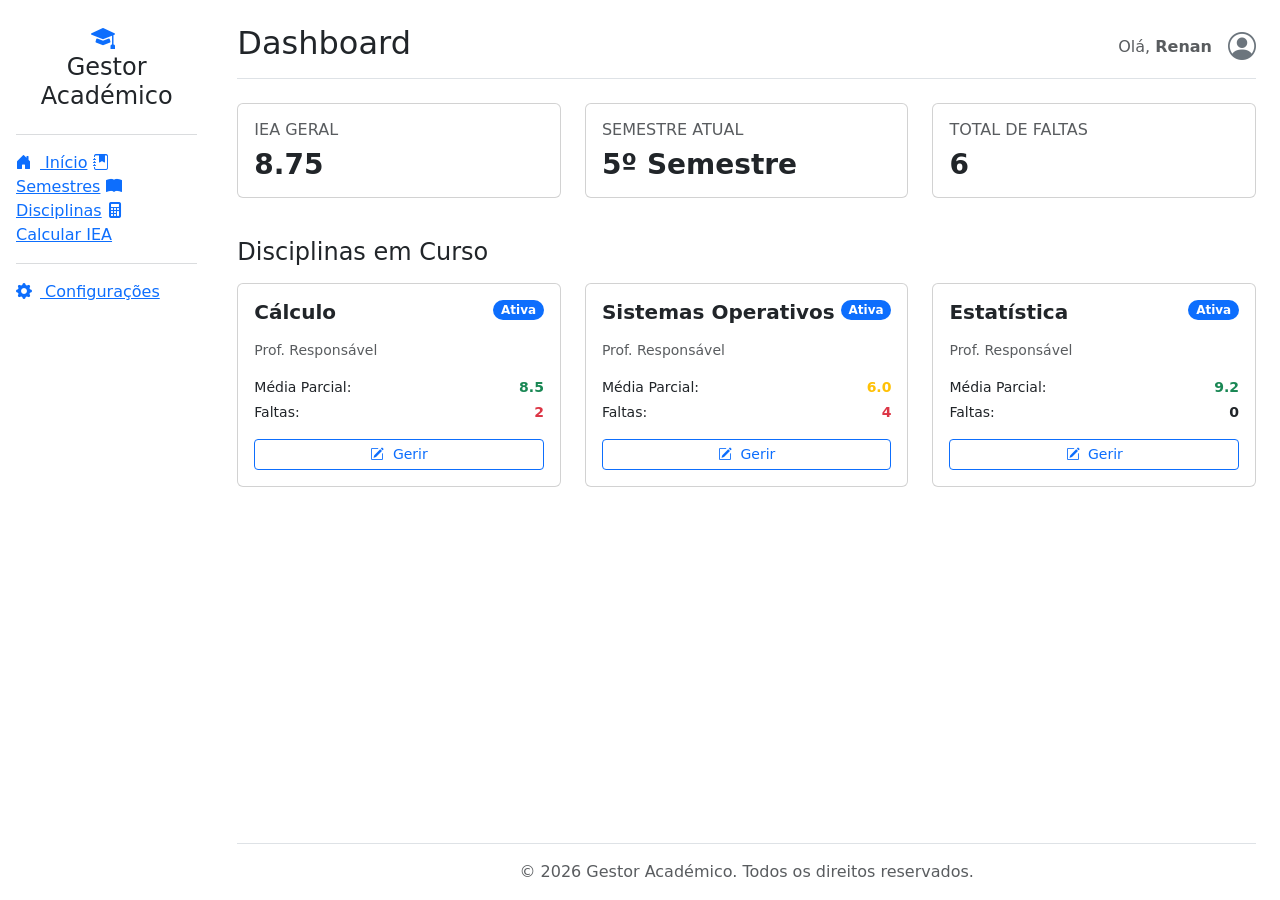
==== index.html @ 631bbc6e "Interface inicial adicionada" ====
<!DOCTYPE html>
<html lang="pt-PT">
<head>
    <meta charset="UTF-8">
    <meta name="viewport" content="width=device-width, initial-scale=1.0">
    <title>Gestor Académico</title>
    
    <link href="https://cdn.jsdelivr.net/npm/bootstrap@5.3.0/dist/css/bootstrap.min.css" rel="stylesheet">
    <link rel="stylesheet" href="https://cdn.jsdelivr.net/npm/bootstrap-icons@1.10.5/font/bootstrap-icons.css">
    
    <link rel="stylesheet" href="style.css">
</head>
<body>

    <div class="container-fluid">
        <div class="row">
            
            <nav class="col-md-2 d-none d-md-block sidebar p-3 d-flex flex-column">
                <h4 class="text-center mb-4 mt-2">
                    <i class="bi bi-mortarboard-fill me-2 text-primary"></i><br>
                    Gestor Académico
                </h4>
                <hr class="text-secondary">
                <a href="#" class="active"><i class="bi bi-house-door-fill me-2"></i> Início</a>
                <a href="#"><i class="bi bi-journal-bookmark-fill me-2"></i> Semestres</a>
                <a href="#"><i class="bi bi-book-fill me-2"></i> Disciplinas</a>
                <a href="#"><i class="bi bi-calculator-fill me-2"></i> Calcular IEA</a>
                
                <div class="mt-auto">
                    <hr class="text-secondary">
                    <a href="#"><i class="bi bi-gear-fill me-2"></i> Configurações</a>
                </div>
            </nav>

            <div class="col-md-10 ms-sm-auto col-lg-10 px-md-4 d-flex flex-column min-vh-100">
                
                <header class="d-flex justify-content-between flex-wrap flex-md-nowrap align-items-center pb-2 mb-4 pt-4 border-bottom">
                    <h1 class="h2">Dashboard</h1>
                    <div class="d-flex align-items-center">
                        <span class="me-3 text-muted">Olá, <strong>Renan</strong></span>
                        <i class="bi bi-person-circle fs-3 text-secondary"></i>
                    </div>
                </header>

                <main class="flex-grow-1">
                    
                    <div class="row mb-4">
                        <div class="col-md-4 mb-3">
                            <div class="card card-custom border-left-primary h-100">
                                <div class="card-body">
                                    <h6 class="text-muted text-uppercase mb-2">IEA Geral</h6>
                                    <h3 class="mb-0 fw-bold text-dark">8.75</h3>
                                </div>
                            </div>
                        </div>
                        <div class="col-md-4 mb-3">
                            <div class="card card-custom border-left-success h-100">
                                <div class="card-body">
                                    <h6 class="text-muted text-uppercase mb-2">Semestre Atual</h6>
                                    <h3 class="mb-0 fw-bold text-dark">5º Semestre</h3>
                                </div>
                            </div>
                        </div>
                        <div class="col-md-4 mb-3">
                            <div class="card card-custom border-left-danger h-100">
                                <div class="card-body">
                                    <h6 class="text-muted text-uppercase mb-2">Total de Faltas</h6>
                                    <h3 class="mb-0 fw-bold text-dark">6</h3>
                                </div>
                            </div>
                        </div>
                    </div>

                    <h4 class="mb-3">Disciplinas em Curso</h4>
                    <div class="row">
                        
                        <div class="col-md-4 mb-4">
                            <div class="card card-custom h-100">
                                <div class="card-body d-flex flex-column">
                                    <div class="d-flex justify-content-between align-items-start mb-2">
                                        <h5 class="card-title fw-bold">Cálculo</h5>
                                        <span class="badge bg-primary rounded-pill">Ativa</span>
                                    </div>
                                    <p class="card-text text-muted small mb-3">Prof. Responsável</p>
                                    <div class="mt-auto">
                                        <div class="d-flex justify-content-between mb-1 small">
                                            <span>Média Parcial:</span>
                                            <span class="text-success fw-bold">8.5</span>
                                        </div>
                                        <div class="d-flex justify-content-between mb-3 small">
                                            <span>Faltas:</span>
                                            <span class="text-danger fw-bold">2</span>
                                        </div>
                                        <button class="btn btn-outline-primary btn-sm w-100"><i class="bi bi-pencil-square me-1"></i> Gerir</button>
                                    </div>
                                </div>
                            </div>
                        </div>

                        <div class="col-md-4 mb-4">
                            <div class="card card-custom h-100">
                                <div class="card-body d-flex flex-column">
                                    <div class="d-flex justify-content-between align-items-start mb-2">
                                        <h5 class="card-title fw-bold">Sistemas Operativos</h5>
                                        <span class="badge bg-primary rounded-pill">Ativa</span>
                                    </div>
                                    <p class="card-text text-muted small mb-3">Prof. Responsável</p>
                                    <div class="mt-auto">
                                        <div class="d-flex justify-content-between mb-1 small">
                                            <span>Média Parcial:</span>
                                            <span class="text-warning fw-bold">6.0</span>
                                        </div>
                                        <div class="d-flex justify-content-between mb-3 small">
                                            <span>Faltas:</span>
                                            <span class="text-danger fw-bold">4</span>
                                        </div>
                                        <button class="btn btn-outline-primary btn-sm w-100"><i class="bi bi-pencil-square me-1"></i> Gerir</button>
                                    </div>
                                </div>
                            </div>
                        </div>

                        <div class="col-md-4 mb-4">
                            <div class="card card-custom h-100">
                                <div class="card-body d-flex flex-column">
                                    <div class="d-flex justify-content-between align-items-start mb-2">
                                        <h5 class="card-title fw-bold">Estatística</h5>
                                        <span class="badge bg-primary rounded-pill">Ativa</span>
                                    </div>
                                    <p class="card-text text-muted small mb-3">Prof. Responsável</p>
                                    <div class="mt-auto">
                                        <div class="d-flex justify-content-between mb-1 small">
                                            <span>Média Parcial:</span>
                                            <span class="text-success fw-bold">9.2</span>
                                        </div>
                                        <div class="d-flex justify-content-between mb-3 small">
                                            <span>Faltas:</span>
                                            <span class="text-dark fw-bold">0</span>
                                        </div>
                                        <button class="btn btn-outline-primary btn-sm w-100"><i class="bi bi-pencil-square me-1"></i> Gerir</button>
                                    </div>
                                </div>
                            </div>
                        </div>

                    </div>
                </main>

                <footer class="text-center py-3 text-muted border-top mt-auto">
                    <p class="mb-0">&copy; 2026 Gestor Académico. Todos os direitos reservados.</p>
                </footer>

            </div>
        </div>
    </div>

    <script src="https://cdn.jsdelivr.net/npm/bootstrap@5.3.0/dist/js/bootstrap.bundle.min.js"></script>
</body>
</html>
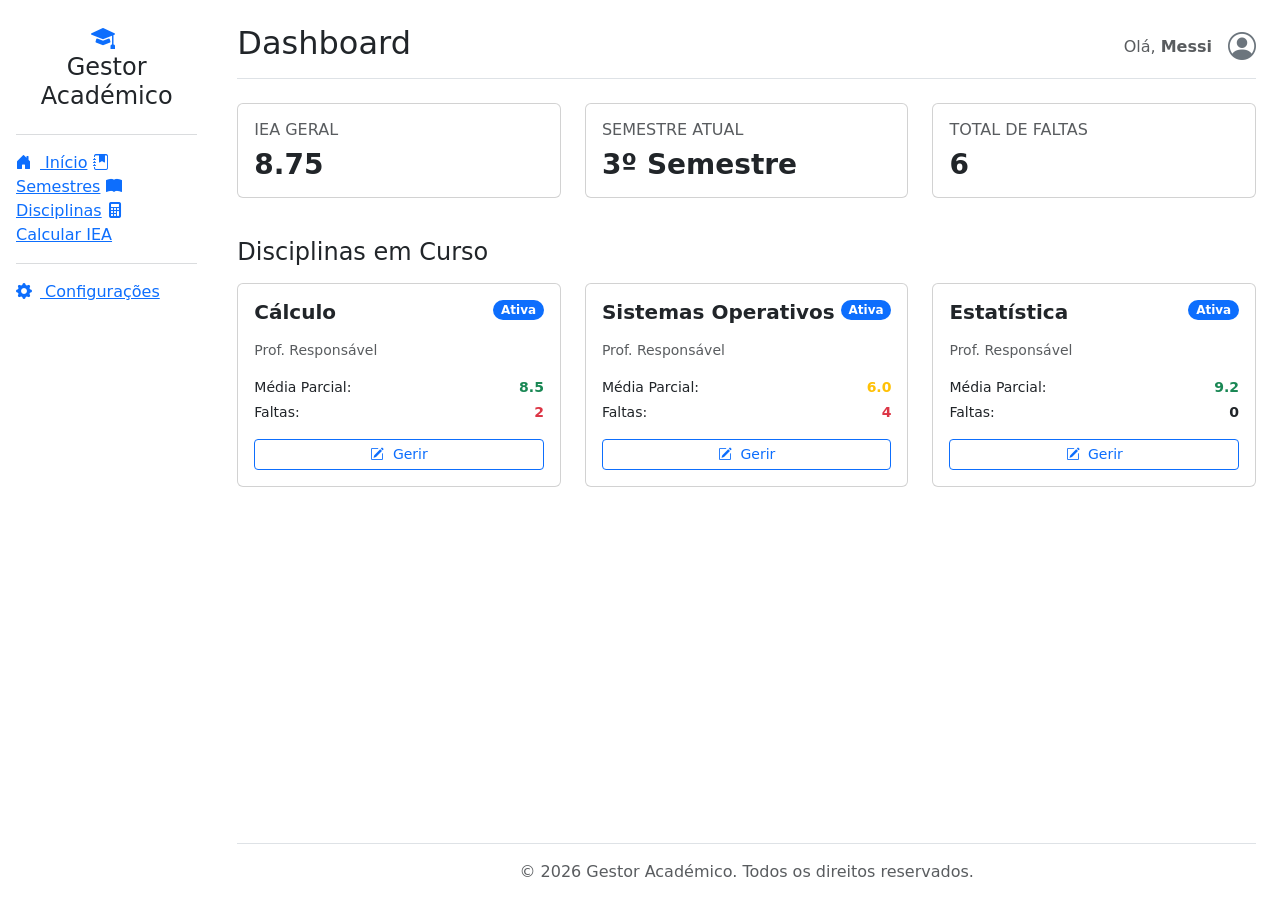
==== commit dd2a58ef: "Update index.html" ====
--- a/index.html
+++ b/index.html
@@ -37,7 +37,7 @@
                 <header class="d-flex justify-content-between flex-wrap flex-md-nowrap align-items-center pb-2 mb-4 pt-4 border-bottom">
                     <h1 class="h2">Dashboard</h1>
                     <div class="d-flex align-items-center">
-                        <span class="me-3 text-muted">Olá, <strong>Renan</strong></span>
+                        <span class="me-3 text-muted">Olá, <strong>Messi</strong></span>
                         <i class="bi bi-person-circle fs-3 text-secondary"></i>
                     </div>
                 </header>
@@ -57,7 +57,7 @@
                             <div class="card card-custom border-left-success h-100">
                                 <div class="card-body">
                                     <h6 class="text-muted text-uppercase mb-2">Semestre Atual</h6>
-                                    <h3 class="mb-0 fw-bold text-dark">5º Semestre</h3>
+                                    <h3 class="mb-0 fw-bold text-dark">3º Semestre</h3>
                                 </div>
                             </div>
                         </div>
@@ -156,4 +156,4 @@
 
     <script src="https://cdn.jsdelivr.net/npm/bootstrap@5.3.0/dist/js/bootstrap.bundle.min.js"></script>
 </body>
-</html>+</html>
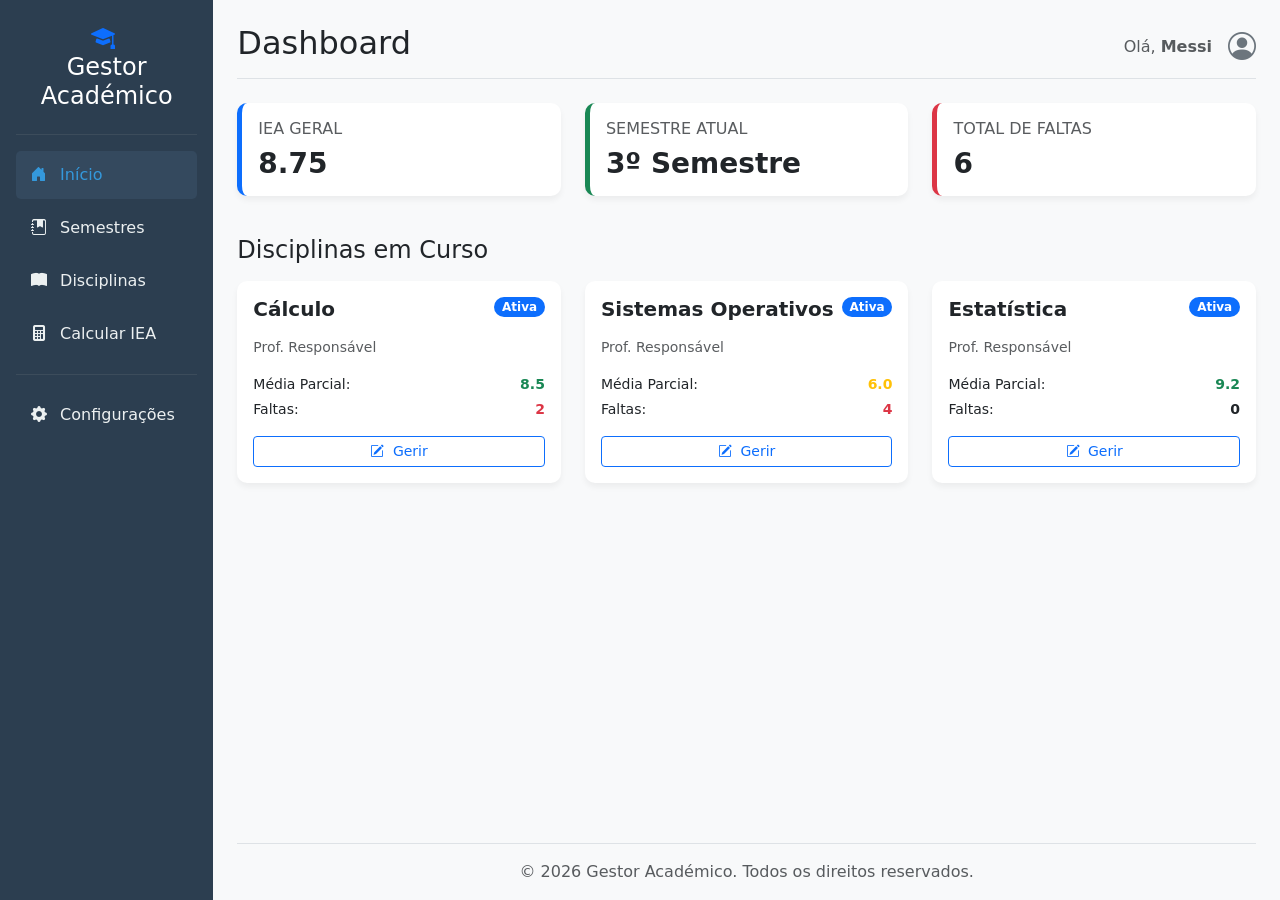
==== commit 45236dcf: "Atualizando interface agora com css" ====
--- a/index.html
+++ b/index.html
@@ -8,7 +8,7 @@
     <link href="https://cdn.jsdelivr.net/npm/bootstrap@5.3.0/dist/css/bootstrap.min.css" rel="stylesheet">
     <link rel="stylesheet" href="https://cdn.jsdelivr.net/npm/bootstrap-icons@1.10.5/font/bootstrap-icons.css">
     
-    <link rel="stylesheet" href="style.css">
+    <link rel="stylesheet" href="static/css/style.css">
 </head>
 <body>
 
--- a/static/css/style.css
+++ b/static/css/style.css
@@ -0,0 +1,46 @@
+/* Estilos globais e plano de fundo */
+body {
+    background-color: #f8f9fa;
+}
+
+/* Configuração do Menu Lateral (nav) */
+.sidebar {
+    height: 100vh;
+    background-color: #2c3e50;
+    color: white;
+    position: sticky;
+    top: 0;
+}
+
+.sidebar a {
+    color: #ecf0f1;
+    text-decoration: none;
+    padding: 12px 15px;
+    display: block;
+    border-radius: 5px;
+    margin-bottom: 5px;
+    transition: background 0.3s;
+}
+
+.sidebar a:hover, 
+.sidebar a.active {
+    background-color: #34495e;
+    color: #3498db;
+}
+
+/* Customização dos Cartões da Interface */
+.card-custom {
+    border: none;
+    border-radius: 10px;
+    box-shadow: 0 4px 6px rgba(0, 0, 0, 0.05);
+    transition: transform 0.2s;
+}
+
+.card-custom:hover {
+    transform: translateY(-5px);
+}
+
+/* Indicadores laterais coloridos para destaques rápidos */
+.border-left-primary { border-left: 5px solid #0d6efd !important; }
+.border-left-success { border-left: 5px solid #198754 !important; }
+.border-left-danger { border-left: 5px solid #dc3545 !important; }
